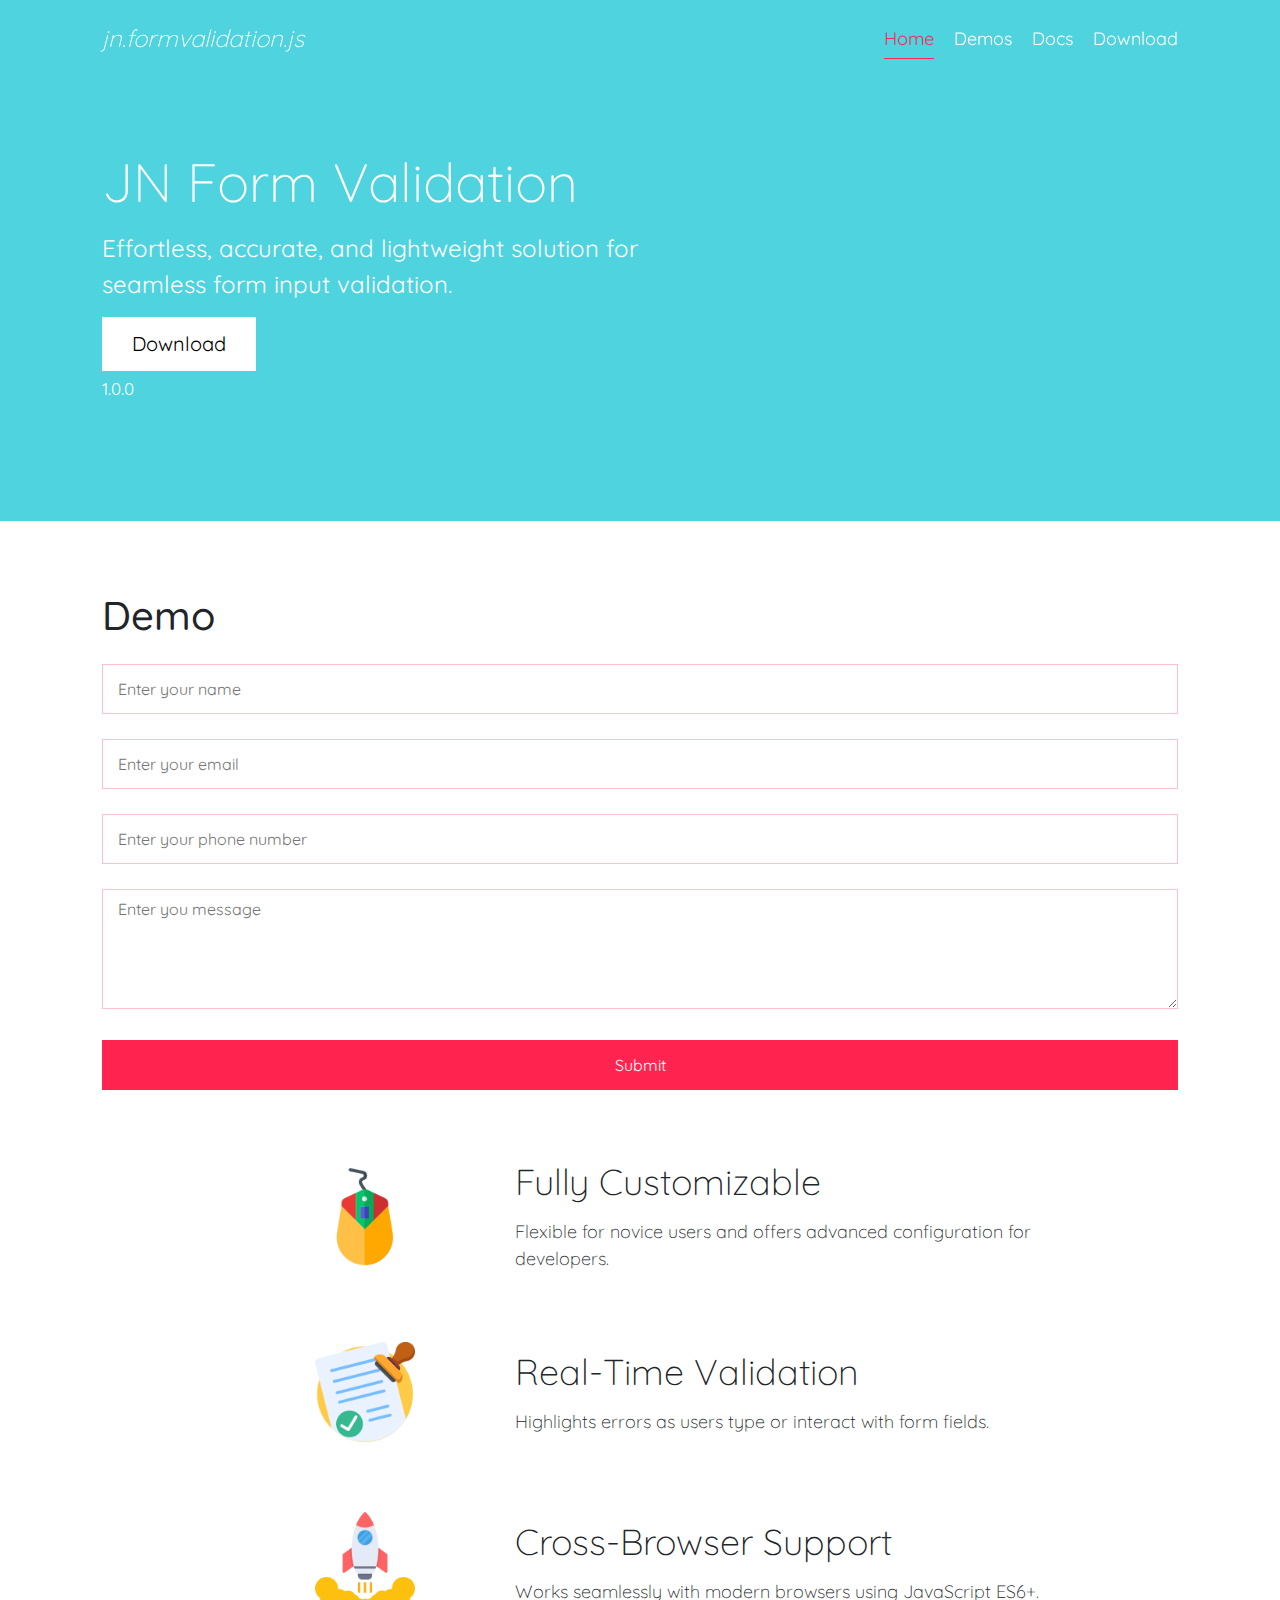
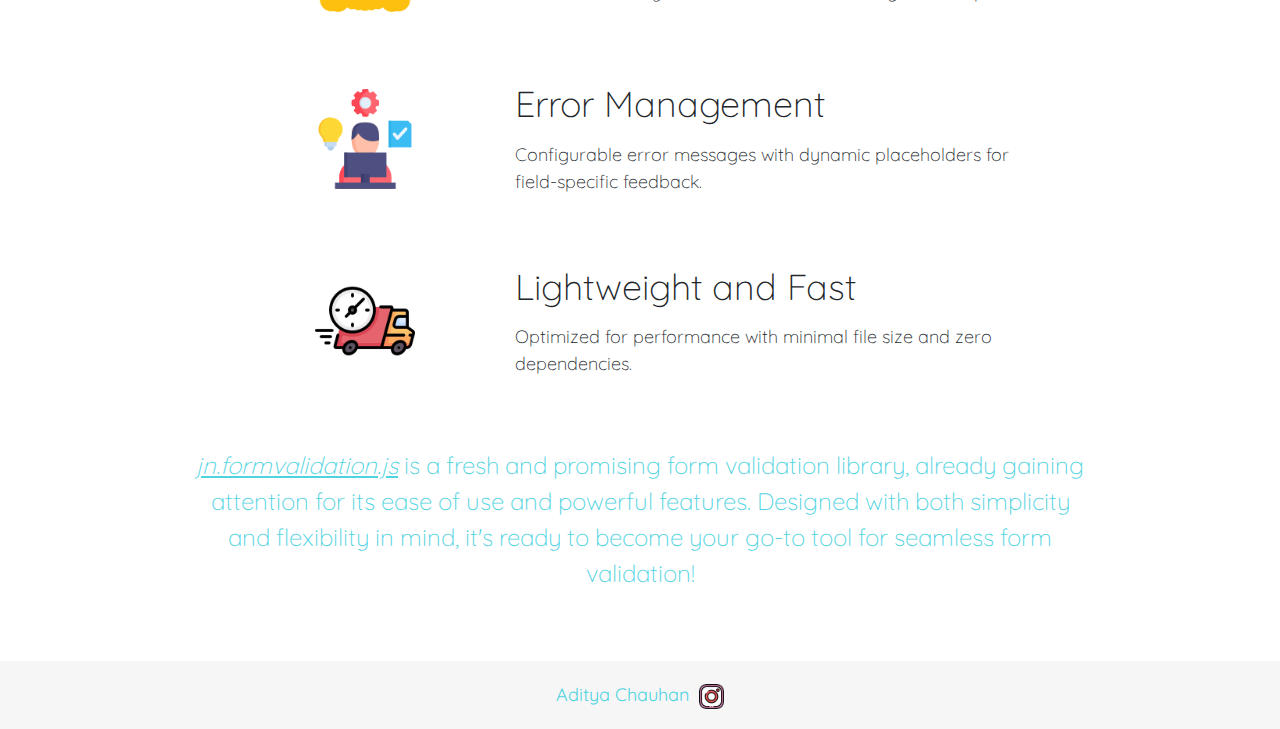
==== index.html @ 49152feb "Add files via upload" ====
<!doctype html>
<html lang="en">
  <head>
    <meta charset="utf-8">
    <meta name="viewport" content="width=device-width, initial-scale=1">
    <title>JN Form Validation</title>

    <link rel="stylesheet" href="./assets/css/bootstrap/bootstrap.min.css">
    <link rel="stylesheet" href="./assets/fonts/stylesheet.css">
    <link rel="stylesheet" href="./assets/css/theme-style.css">
    <style>
        /* Error Message Design */
        .jn-error-wrap > .jn-error-message{
            background: #c44106;
            color: #fff;
            font-size: 12px;
            padding: 4px 15px;
            border-radius: 0 0 5px 5px;
            width: 100%;
        }

        .jn-error-wrap input:not([type="radio"]):not([type="checkbox"]),
        .jn-error-wrap select,
        .jn-error-wrap .fileDesign,
        .jn-error-wrap textarea {
            border: 1px solid #c44106!important;
        }
    </style>
  </head>
  <body>
    <header>
        <div class="container">
            <div class="row">
                <div class="col-12 col-md-3 logo">
                    <a href="./">
                        <i>jn.formvalidation.js</i>
                    </a>
                </div>
                <div class="col-12 col-md-9 d-flex justify-content-end align-items-center">
                    <ul class="menu">
                        <li>
                            <a href="./index.html" class="active">
                                Home
                            </a>
                        </li>
                        <li>
                            <a href="./demo.html">
                                Demos
                            </a>
                        </li>
                        <li>
                            <a href="./docs.html">
                                Docs
                            </a>
                        </li>
                        <li>
                            <a href="https://cdn.jsdelivr.net/gh/chauhan07/jn-formvalidation/download/jn-formvalidation.js_1.0.0.zip" target="_blank">
                                Download
                            </a>
                        </li>
                    </ul>
                </div>
            </div>
        </div>
    </header>


    <!-- section banner -->
    <section class="main_banner">
        <div class="container">
            <div class="row">
                <div class="col-12">
                    <h1 class="main_hdng">
                        JN Form Validation
                    </h1>
                    <p class="desc">
                        Effortless, accurate, and lightweight solution for seamless form input validation.
                    </p>
                    <a href="#" class="downloadBtn">
                        Download
                    </a>
                    <span class="ver">1.0.0</span>
                </div>
            </div>
        </div>
    </section>



     <!-- section demo -->
    <section class="form_demo">
        <div class="container">
            <div class="row">
                <div class="col-12">
                    <h1 class="main_hdng">Demo</h1>
                    <form action="" class="jnForm">
                        <label for="" class="jn-input-wrap">
                            <input type="text" name="" id="" placeholder="Enter your name">
                        </label>
                        <label for="" class="jn-input-wrap">
                            <input type="email" name="" id="" placeholder="Enter your email">
                        </label>
                        <label for="" class="jn-input-wrap">
                            <input type="tel" name="" id="" placeholder="Enter your phone number">
                        </label>
                        <label for="" class="jn-input-wrap">
                            <textarea name="" id="" placeholder="Enter you message"></textarea>
                        </label>
                        <label for="" class="jn-input-wrap">
                            <input type="submit" value="Submit">
                        </label>
                    </form>
                </div>
            </div>
        </div>
    </section>



    <!-- section features -->
    <section class="form_features">
        <div class="container">
            <div class="row d-flex align-items-center justify-content-center">
                <div class="col-12 col-sm-3 col-md-3 col-lg-3 text-center">
                    <img src="./assets/img/game-mouse.png" alt="">
                </div>
                <div class="col-12 col-sm-6 col-md-5 col-lg-6">
                    <h4 class="hdng">Fully Customizable</h4>
                    <p class="desc">
                        Flexible for novice users and offers advanced configuration for developers.
                    </p>
                </div>
            </div>
            <div class="row d-flex align-items-center justify-content-center">
                <div class="col-12 col-sm-3 col-md-3 col-lg-3 text-center">
                    <img src="./assets/img/stamp.png" alt="">
                </div>
                <div class="col-12 col-sm-6 col-md-5 col-lg-6">
                    <h4 class="hdng">Real-Time Validation</h4>
                    <p class="desc">
                        Highlights errors as users type or interact with form fields.
                    </p>
                </div>
            </div>
            <div class="row d-flex align-items-center justify-content-center">
                <div class="col-12 col-sm-3 col-md-3 col-lg-3 text-center">
                    <img src="./assets/img/rocket.png" alt="">
                </div>
                <div class="col-12 col-sm-6 col-md-5 col-lg-6">
                    <h4 class="hdng">Cross-Browser Support</h4>
                    <p class="desc">
                        Works seamlessly with modern browsers using JavaScript ES6+.
                    </p>
                </div>
            </div>
            <div class="row d-flex align-items-center justify-content-center">
                <div class="col-12 col-sm-3 col-md-3 col-lg-3 text-center">
                    <img src="./assets/img/task-management.png" alt="">
                </div>
                <div class="col-12 col-sm-6 col-md-5 col-lg-6">
                    <h4 class="hdng">Error Management</h4>
                    <p class="desc">
                        Configurable error messages with dynamic placeholders for field-specific feedback.
                    </p>
                </div>
            </div>
            <div class="row d-flex align-items-center justify-content-center">
                <div class="col-12 col-sm-3 col-md-3 col-lg-3 text-center">
                    <img src="./assets/img/fast-delivery.png" alt="">
                </div>
                <div class="col-12 col-sm-6 col-md-5 col-lg-6">
                    <h4 class="hdng">Lightweight and Fast</h4>
                    <p class="desc">
                        Optimized for performance with minimal file size and zero dependencies.
                    </p>
                </div>
            </div>
        </div>
    </section>


    <!-- section form description -->
    <section class="form_description">
        <div class="container">
            <div class="row d-flex justify-content-center">
                <div class="col-12 col-10 col-md-9 col-lg-10">
                    <p>
                        <em>jn.formvalidation.js</em> is a fresh and promising form validation library, already gaining attention for its ease of use and powerful features. Designed with both simplicity and flexibility in mind, it's ready to become your go-to tool for seamless form validation!
                    </p>
                </div>
            </div>
        </div>
    </section>


    <!-- footer -->
    <footer>
        <div class="container">
            <div class="row">
                <div class="col-12">
                    <p>
                        Aditya Chauhan 
                        <a href="https://www.instagram.com/ad1tya.rana" target="_blank">
                            <img src="./assets/img/instagram.png" alt="">
                        </a>
                    </p>
                </div>
            </div>
        </div>
    </footer>

    <script src="./assets/js/obfuscated.js"></script>
    <script src="./assets/code/prism/prism.js"></script>
    <script src="./assets/code/line-number/line-number.js"></script>
    <script src="./assets/js/function.js"></script>

  </body>
</html>
---- assets/fonts/stylesheet.css ----
@font-face {
    font-family: 'Quicksand';
    src: url('Quicksand-Bold.eot');
    src: url('Quicksand-Bold.eot?#iefix') format('embedded-opentype'),
        url('Quicksand-Bold.woff2') format('woff2'),
        url('Quicksand-Bold.woff') format('woff'),
        url('Quicksand-Bold.ttf') format('truetype'),
        url('Quicksand-Bold.svg#Quicksand-Bold') format('svg');
    font-weight: bold;
    font-style: normal;
    font-display: swap;
}

@font-face {
    font-family: 'Quicksand';
    src: url('Quicksand-Medium.eot');
    src: url('Quicksand-Medium.eot?#iefix') format('embedded-opentype'),
        url('Quicksand-Medium.woff2') format('woff2'),
        url('Quicksand-Medium.woff') format('woff'),
        url('Quicksand-Medium.ttf') format('truetype'),
        url('Quicksand-Medium.svg#Quicksand-Medium') format('svg');
    font-weight: 500;
    font-style: normal;
    font-display: swap;
}

@font-face {
    font-family: 'Quicksand';
    src: url('Quicksand-Regular.eot');
    src: url('Quicksand-Regular.eot?#iefix') format('embedded-opentype'),
        url('Quicksand-Regular.woff2') format('woff2'),
        url('Quicksand-Regular.woff') format('woff'),
        url('Quicksand-Regular.ttf') format('truetype'),
        url('Quicksand-Regular.svg#Quicksand-Regular') format('svg');
    font-weight: normal;
    font-style: normal;
    font-display: swap;
}

@font-face {
    font-family: 'Quicksand';
    src: url('Quicksand-Light.eot');
    src: url('Quicksand-Light.eot?#iefix') format('embedded-opentype'),
        url('Quicksand-Light.woff2') format('woff2'),
        url('Quicksand-Light.woff') format('woff'),
        url('Quicksand-Light.ttf') format('truetype'),
        url('Quicksand-Light.svg#Quicksand-Light') format('svg');
    font-weight: 300;
    font-style: normal;
    font-display: swap;
}

@font-face {
    font-family: 'Quicksand';
    src: url('Quicksand-SemiBold.eot');
    src: url('Quicksand-SemiBold.eot?#iefix') format('embedded-opentype'),
        url('Quicksand-SemiBold.woff2') format('woff2'),
        url('Quicksand-SemiBold.woff') format('woff'),
        url('Quicksand-SemiBold.ttf') format('truetype'),
        url('Quicksand-SemiBold.svg#Quicksand-SemiBold') format('svg');
    font-weight: 600;
    font-style: normal;
    font-display: swap;
}
---- assets/css/theme-style.css ----
* {
  margin: 0;
  padding: 0;
  box-sizing: border-box;
  font-family: "Quicksand", serif;
}

html,
body {
  counter-reset: section;
}

p {
  margin: 0;
  padding: 0;
}

h1,
h2,
h3,
h4,
h5,
h6 {
  margin: 0;
  padding: 0;
}

a,
figure {
  margin: 0;
  padding: 0;
  text-decoration: none;
}

span,
a {
  display: inline-block;
}

a {
  text-decoration: none;
}

ul {
  margin: 0;
  padding: 0 !important;
}

li {
  list-style-type: none;
}

img,
video {
  max-width: 100%;
  vertical-align: middle;
}

.cmn_pdng {
  padding: 30px 0;
}
@media (min-width: 576px) {
  .cmn_pdng {
    padding: 40px 0;
  }
}
@media (min-width: 768px) {
  .cmn_pdng {
    padding: 60px 0;
  }
}
@media (min-width: 992px) {
  .cmn_pdng {
    padding: 80px 0;
  }
}
@media (min-width: 1200px) {
  .cmn_pdng {
    padding: 100px 0;
  }
}
@media (min-width: 1400px) {
  .cmn_pdng {
    padding: 120px 0;
  }
}

.desc, li {
  font-size: 14px;
}
@media (min-width: 768px) {
  .desc, li {
    font-size: 15px;
  }
}
@media (min-width: 1200px) {
  .desc, li {
    font-size: 16px;
  }
}
.container {
  width: 1100px;
  max-width: 100%;
}

header {
  position: fixed;
  width: 100%;
  left: 0;
  top: 0;
  z-index: 999;
  padding: 20px 0;
}
header.active {
  background: #4fd3df;
  box-shadow: 0px 2px 10px rgba(64, 64, 64, 0.1803921569);
}
header.inner_page {
  position: sticky;
  left: unset;
  top: 0;
  background-color: #4fd3df;
}
header .logo {
  font-size: 24px;
  color: #ffffff;
  font-weight: 300;
}
header .logo a {
  color: #ffffff;
  text-decoration: none;
}
header .menu {
  display: flex;
  justify-content: flex-end;
  align-items: center;
}
header .menu li {
  margin-left: 20px;
}
header .menu li a {
  color: #ffffff;
  font-size: 18px;
  transition: 0.5s ease;
  position: relative;
}
header .menu li a::before {
  content: "";
  position: absolute;
  left: 0;
  right: 0;
  bottom: -7px;
  height: 1px;
  background-color: #ff2550;
  transition: 0.5s ease;
  opacity: 0;
}
header .menu li a.active, header .menu li a:hover {
  color: #ff2550;
}
header .menu li a.active::before, header .menu li a:hover::before {
  opacity: 1;
}

.main_banner {
  background-color: #4fd3df;
  padding: 120px 0 90px;
  color: #ffffff;
}
@media (min-width: 1200px) {
  .main_banner {
    padding: 150px 0 120px;
  }
}
@media (min-width: 1400px) {
  .main_banner {
    padding: 180px 0 150px;
  }
}
.main_banner .main_hdng {
  font-weight: 200;
  font-size: 30px;
}
@media (min-width: 576px) {
  .main_banner .main_hdng {
    font-size: 36px;
  }
}
@media (min-width: 768px) {
  .main_banner .main_hdng {
    font-size: 42px;
  }
}
@media (min-width: 992px) {
  .main_banner .main_hdng {
    font-size: 48px;
  }
}
@media (min-width: 1200px) {
  .main_banner .main_hdng {
    font-size: 54px;
  }
}
@media (min-width: 1400px) {
  .main_banner .main_hdng {
    font-size: 60px;
  }
}
.main_banner .desc {
  width: 550px;
  max-width: 100%;
  margin-top: 15px;
  font-size: 16px;
}
@media (min-width: 768px) {
  .main_banner .desc {
    font-size: 20px;
  }
}
@media (min-width: 1200px) {
  .main_banner .desc {
    font-size: 24px;
  }
}
.main_banner .downloadBtn {
  background-color: #ffffff;
  display: inline-block;
  padding: 12px 30px;
  margin-top: 15px;
  color: #000000;
  transition: 0.5s ease;
  font-size: 14px;
}
@media (min-width: 768px) {
  .main_banner .downloadBtn {
    font-size: 17px;
  }
}
@media (min-width: 1200px) {
  .main_banner .downloadBtn {
    font-size: 20px;
  }
}
.main_banner .downloadBtn:hover {
  background-color: #ff2550;
  color: #ffffff;
}
.main_banner .ver {
  font-size: 17px;
  color: #ffffff;
  display: block;
  margin-top: 5px;
}

.form_demo {
  padding: 30px 0;
}
@media (min-width: 576px) {
  .form_demo {
    padding: 50px 0;
  }
}
@media (min-width: 992px) {
  .form_demo {
    padding: 70px 0;
  }
}
@media (min-width: 1400px) {
  .form_demo {
    padding: 90px 0;
  }
}
.form_demo form {
  width: 100%;
}
.form_demo form label {
  width: 100%;
  margin-top: 25px;
}
.form_demo form label input {
  width: 100%;
  height: 50px;
  border: 1px solid rgba(255, 37, 81, 0.2862745098);
  padding: 7px 15px;
}
.form_demo form label textarea {
  width: 100%;
  height: 120px;
  border: 1px solid rgba(255, 37, 81, 0.2862745098);
  padding: 7px 15px;
}
.form_demo form label input:focus, .form_demo form label textarea:focus {
  outline: none;
}
.form_demo form label input[type=submit] {
  background-color: #ff2550;
  color: #ffffff;
  border: 1px solid #ff2550;
  transition: 0.5s ease;
}
.form_demo form label input[type=submit]:hover {
  background-color: #ffffff;
  color: #ff2550;
}

.form_features {
  padding-bottom: 30px;
}
@media (min-width: 576px) {
  .form_features {
    padding-bottom: 50px;
  }
}
@media (min-width: 992px) {
  .form_features {
    padding-bottom: 70px;
  }
}
@media (min-width: 1400px) {
  .form_features {
    padding-bottom: 100px;
  }
}
.form_features .row:not(:last-child) {
  margin-bottom: 70px;
}
.form_features img {
  height: 100px;
}
.form_features .hdng {
  margin-bottom: 15px;
  font-weight: 300;
  font-size: 20px;
}
@media (min-width: 768px) {
  .form_features .hdng {
    font-size: 30px;
  }
}
@media (min-width: 1200px) {
  .form_features .hdng {
    font-size: 36px;
  }
}
@media screen and (max-width: 575.98px) {
  .form_features .hdng {
    text-align: center;
  }
}
.form_features .desc {
  font-weight: 300;
  font-size: 14px;
}
@media (min-width: 768px) {
  .form_features .desc {
    font-size: 16px;
  }
}
@media (min-width: 1200px) {
  .form_features .desc {
    font-size: 18px;
  }
}
@media screen and (max-width: 575.98px) {
  .form_features .desc {
    text-align: center;
  }
}

.form_description {
  padding-bottom: 30px;
}
@media (min-width: 576px) {
  .form_description {
    padding-bottom: 50px;
  }
}
@media (min-width: 992px) {
  .form_description {
    padding-bottom: 70px;
  }
}
@media (min-width: 1400px) {
  .form_description {
    padding-bottom: 90px;
  }
}
.form_description p {
  text-align: center;
  color: #4fd3df;
  font-weight: 300;
  font-size: 16px;
}
.form_description p em {
  text-decoration: underline;
}
@media (min-width: 768px) {
  .form_description p {
    font-size: 20px;
  }
}
@media (min-width: 1200px) {
  .form_description p {
    font-size: 24px;
  }
}
footer {
  background-color: #f6f6f6;
  padding: 20px 0;
}
footer p {
  display: flex;
  justify-content: center;
  align-items: center;
  color: #4fd3df;
  font-size: 18px;
}
footer p img {
  width: 25px;
  display: inline-block;
  margin-left: 10px;
}

.inner_banner {
  background-color: #f6f6f6;
  padding: 30px 0;
}
.inner_banner .hdng {
  font-weight: 300;
  font-size: 24px;
}
@media (min-width: 768px) {
  .inner_banner .hdng {
    font-size: 28px;
  }
}
@media (min-width: 1200px) {
  .inner_banner .hdng {
    font-size: 32px;
  }
}
.usage_info {
  padding: 20px 0;
}
@media (min-width: 576px) {
  .usage_info {
    padding: 30px 0;
  }
}
@media (min-width: 992px) {
  .usage_info {
    padding: 50px 0;
  }
}
@media (min-width: 1400px) {
  .usage_info {
    padding: 60px 0;
  }
}
.usage_info .hdng {
  font-weight: 300;
  margin-bottom: 20px;
  font-size: 18px;
}
@media (min-width: 768px) {
  .usage_info .hdng {
    font-size: 22px;
  }
}
@media (min-width: 1200px) {
  .usage_info .hdng {
    font-size: 26px;
  }
}
.usage_info .codeHere {
  margin-top: 12px;
}
.usage_info .function {
  width: 100%;
}

.docs_box {
  padding: 20px 0;
}
@media (min-width: 576px) {
  .docs_box {
    padding: 30px 0;
  }
}
@media (min-width: 992px) {
  .docs_box {
    padding: 50px 0;
  }
}
@media (min-width: 1400px) {
  .docs_box {
    padding: 60px 0;
  }
}
.docs_box .hdng {
  font-weight: 500;
  margin-bottom: 20px;
  font-size: 20px;
}
@media (min-width: 768px) {
  .docs_box .hdng {
    font-size: 24px;
  }
}
@media (min-width: 1200px) {
  .docs_box .hdng {
    font-size: 28px;
  }
}
.docs_box .quote_desc {
  border-left: 7px solid #4fd3df;
  padding: 10px 20px;
  font-size: 14px;
}
@media (min-width: 768px) {
  .docs_box .quote_desc {
    font-size: 16px;
  }
}
@media (min-width: 1200px) {
  .docs_box .quote_desc {
    font-size: 18px;
  }
}
.docs_box .subHdng {
  font-weight: 400;
  margin-top: 30px;
  margin-bottom: 20px;
  font-size: 18px;
}
@media (min-width: 768px) {
  .docs_box .subHdng {
    font-size: 21px;
  }
}
@media (min-width: 1200px) {
  .docs_box .subHdng {
    font-size: 24px;
  }
}
.docs_box ul {
  padding-left: 20px !important;
  margin-top: 20px !important;
}
.docs_box ul li {
  list-style-type: disc;
}
.docs_box .function {
  width: 100%;
}
.docs_box .sideBar_hdng {
  font-size: 18px;
}
@media (min-width: 768px) {
  .docs_box .sideBar_hdng {
    font-size: 21px;
  }
}
@media (min-width: 1200px) {
  .docs_box .sideBar_hdng {
    font-size: 24px;
  }
}
.docs_box .sidebar_menu {
  padding: 0 !important;
  margin-top: 25px !important;
}
.docs_box .sidebar_menu li {
  list-style-type: none;
}
.docs_box .sidebar_menu li:not(:last-child) {
  margin-bottom: 10px;
}
.docs_box .sidebar_menu li a {
  color: #000000;
  transition: 0.5s ease;
  padding: 12px 30px;
  width: 100%;
}
.docs_box .sidebar_menu li a:hover, .docs_box .sidebar_menu li a.active {
  color: #4fd3df;
  background-color: #f6f6f6;
}
.docs_box .options {
  margin-top: 35px;
  padding-bottom: 35px;
  border-bottom: 1px solid #dfdfdf;
}
.docs_box .options .opt_hdng {
  font-size: 18px;
  margin-bottom: 15px;
}
.docs_box .options .optionVal {
  font-size: 15px;
}
.docs_box .options .optionVal span {
  display: block;
  margin-top: 7px;
}
.docs_box .options .optionVal code {
  background-color: #f7f7f7;
  border: 1px solid #dfdfdf;
  padding: 2px 7px 1px;
}
.docs_box .options .optionVal small {
  margin-top: 15px;
  display: block;
}

/*# sourceMappingURL=theme-style.css.map */
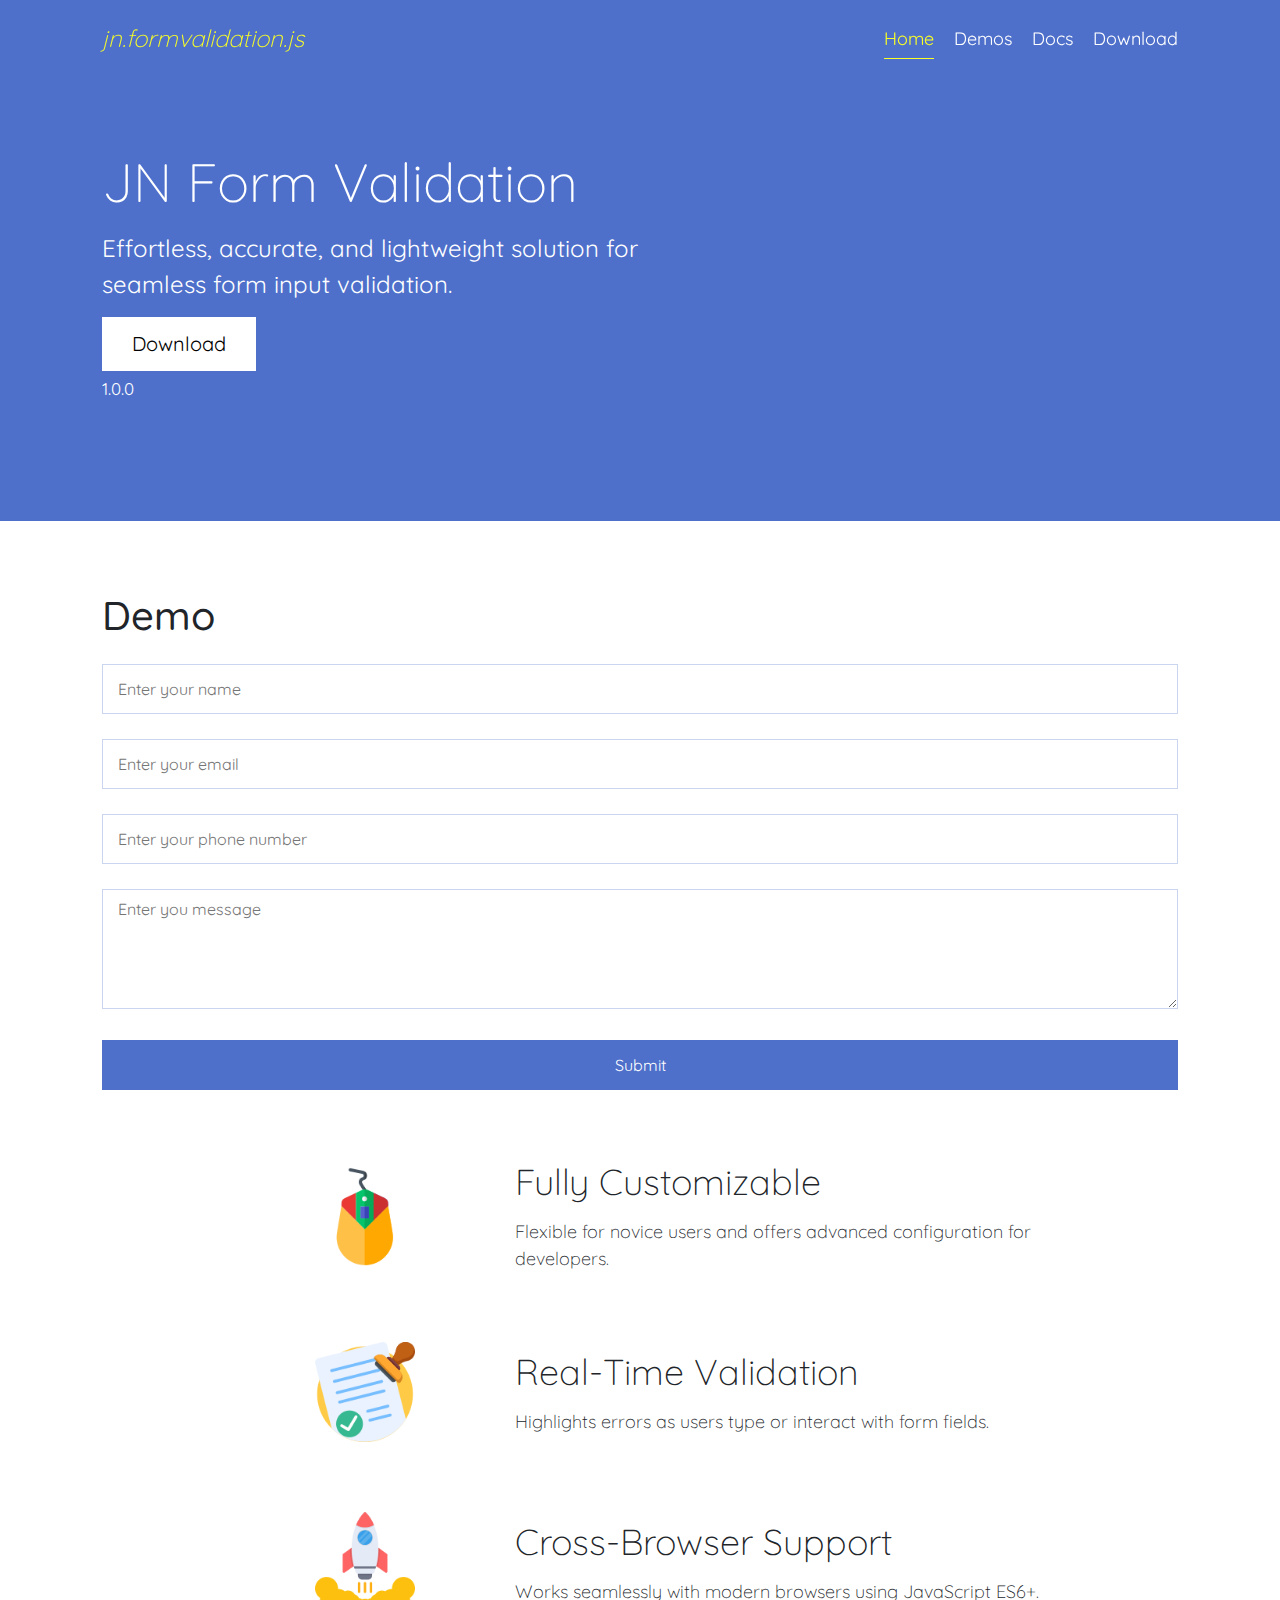
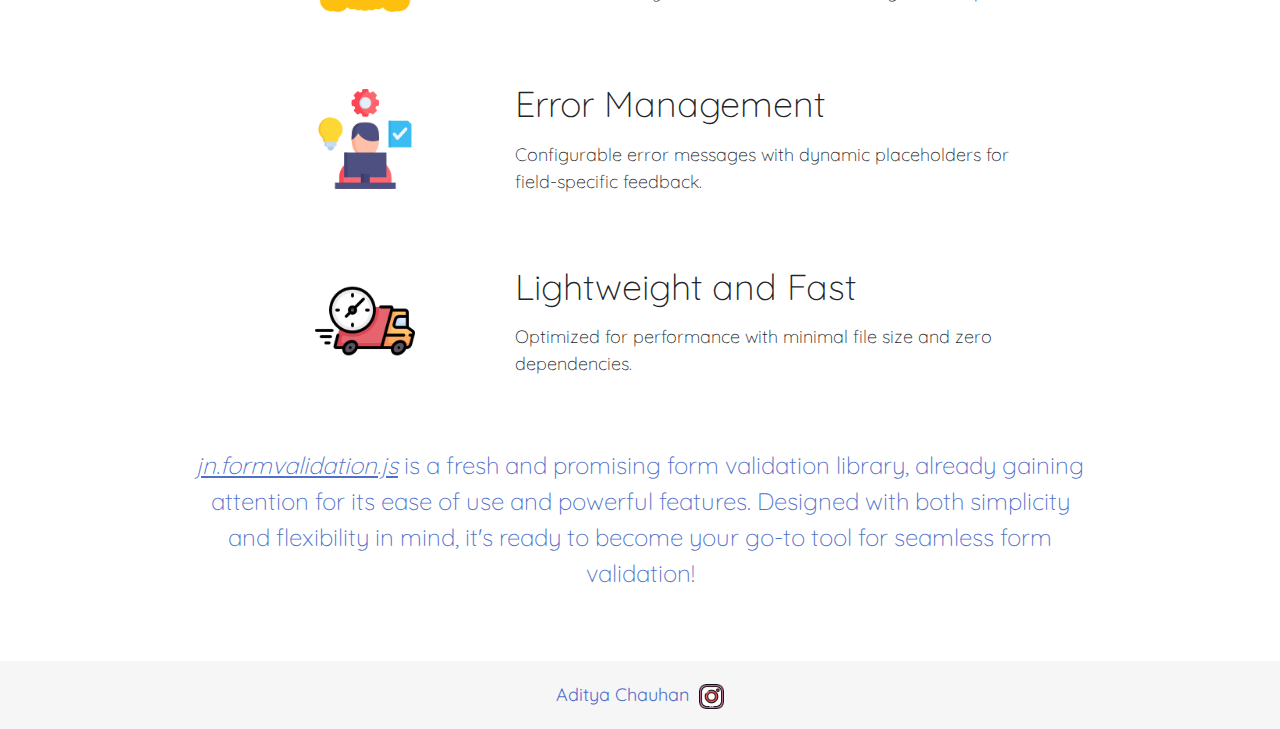
==== commit ec13c379: "Add files via upload" ====
--- a/index.html
+++ b/index.html
@@ -3,7 +3,21 @@
   <head>
     <meta charset="utf-8">
     <meta name="viewport" content="width=device-width, initial-scale=1">
-    <title>JN Form Validation</title>
+    <link rel="icon" type="image/x-icon" href="./assets/img/fav.png">
+
+    <!-- Meta's -->
+    <title>JN Form Validation Library - Easy JavaScript Form Validation</title>
+    <meta name="description" content="Discover JN Form Validation, a simple and powerful JavaScript library that allows you to add form validations easily to your website. Learn how to use it with our detailed documentation and demo.">
+    <meta name="keywords" content="form validation, javascript, library, form, validation, easy, form validation library">
+    <meta name="author" content="JN Form Validation">
+    <meta property="og:title" content="JN Form Validation Library - Easy JavaScript Form Validation">
+    <meta property="og:description" content="Discover JN Form Validation, a simple and powerful JavaScript library that allows you to add form validations easily to your website. Learn how to use it with our detailed documentation and demo.">
+    <meta property="og:type" content="website">
+    <meta property="og:url" content="https://chauhan07.github.io/jn-formvalidation/">
+    <!-- <meta property="og:image" content="URL_TO_IMAGE"> -->
+    <!-- Meta's -->
+
+
 
     <link rel="stylesheet" href="./assets/css/bootstrap/bootstrap.min.css">
     <link rel="stylesheet" href="./assets/fonts/stylesheet.css">
@@ -54,7 +68,7 @@
                             </a>
                         </li>
                         <li>
-                            <a href="https://cdn.jsdelivr.net/gh/chauhan07/jn-formvalidation/download/jn-formvalidation.js_1.0.0.zip" target="_blank">
+                            <a href="https://cdn.jsdelivr.net/gh/chauhan07/jn-formvalidation/download/jn-form-validation-1.0.0.zip" target="_blank">
                                 Download
                             </a>
                         </li>
@@ -76,7 +90,7 @@
                     <p class="desc">
                         Effortless, accurate, and lightweight solution for seamless form input validation.
                     </p>
-                    <a href="#" class="downloadBtn">
+                    <a href="https://cdn.jsdelivr.net/gh/chauhan07/jn-formvalidation/download/jn-form-validation-1.0.0.zip" class="downloadBtn">
                         Download
                     </a>
                     <span class="ver">1.0.0</span>
--- a/assets/css/theme-style.css
+++ b/assets/css/theme-style.css
@@ -112,14 +112,14 @@
   padding: 20px 0;
 }
 header.active {
-  background: #4fd3df;
+  background: #4e70cb;
   box-shadow: 0px 2px 10px rgba(64, 64, 64, 0.1803921569);
 }
 header.inner_page {
   position: sticky;
   left: unset;
   top: 0;
-  background-color: #4fd3df;
+  background-color: #4e70cb;
 }
 header .logo {
   font-size: 24px;
@@ -127,7 +127,7 @@
   font-weight: 300;
 }
 header .logo a {
-  color: #ffffff;
+  color: #faff25;
   text-decoration: none;
 }
 header .menu {
@@ -151,19 +151,19 @@
   right: 0;
   bottom: -7px;
   height: 1px;
-  background-color: #ff2550;
+  background-color: #faff25;
   transition: 0.5s ease;
   opacity: 0;
 }
 header .menu li a.active, header .menu li a:hover {
-  color: #ff2550;
+  color: #faff25;
 }
 header .menu li a.active::before, header .menu li a:hover::before {
   opacity: 1;
 }
 
 .main_banner {
-  background-color: #4fd3df;
+  background-color: #4e70cb;
   padding: 120px 0 90px;
   color: #ffffff;
 }
@@ -242,8 +242,8 @@
   }
 }
 .main_banner .downloadBtn:hover {
-  background-color: #ff2550;
-  color: #ffffff;
+  background-color: #faff25;
+  color: #000000;
 }
 .main_banner .ver {
   font-size: 17px;
@@ -280,27 +280,27 @@
 .form_demo form label input {
   width: 100%;
   height: 50px;
-  border: 1px solid rgba(255, 37, 81, 0.2862745098);
+  border: 1px solid rgba(78, 111, 203, 0.2941176471);
   padding: 7px 15px;
 }
 .form_demo form label textarea {
   width: 100%;
   height: 120px;
-  border: 1px solid rgba(255, 37, 81, 0.2862745098);
+  border: 1px solid rgba(78, 111, 203, 0.2941176471);
   padding: 7px 15px;
 }
 .form_demo form label input:focus, .form_demo form label textarea:focus {
   outline: none;
 }
 .form_demo form label input[type=submit] {
-  background-color: #ff2550;
+  background-color: #4e70cb;
   color: #ffffff;
-  border: 1px solid #ff2550;
+  border: 1px solid #4e70cb;
   transition: 0.5s ease;
 }
 .form_demo form label input[type=submit]:hover {
   background-color: #ffffff;
-  color: #ff2550;
+  color: #4e70cb;
 }
 
 .form_features {
@@ -387,7 +387,7 @@
 }
 .form_description p {
   text-align: center;
-  color: #4fd3df;
+  color: #4e70cb;
   font-weight: 300;
   font-size: 16px;
 }
@@ -412,7 +412,7 @@
   display: flex;
   justify-content: center;
   align-items: center;
-  color: #4fd3df;
+  color: #4e70cb;
   font-size: 18px;
 }
 footer p img {
@@ -513,7 +513,7 @@
   }
 }
 .docs_box .quote_desc {
-  border-left: 7px solid #4fd3df;
+  border-left: 7px solid #4e70cb;
   padding: 10px 20px;
   font-size: 14px;
 }
@@ -583,7 +583,7 @@
   width: 100%;
 }
 .docs_box .sidebar_menu li a:hover, .docs_box .sidebar_menu li a.active {
-  color: #4fd3df;
+  color: #4e70cb;
   background-color: #f6f6f6;
 }
 .docs_box .options {
